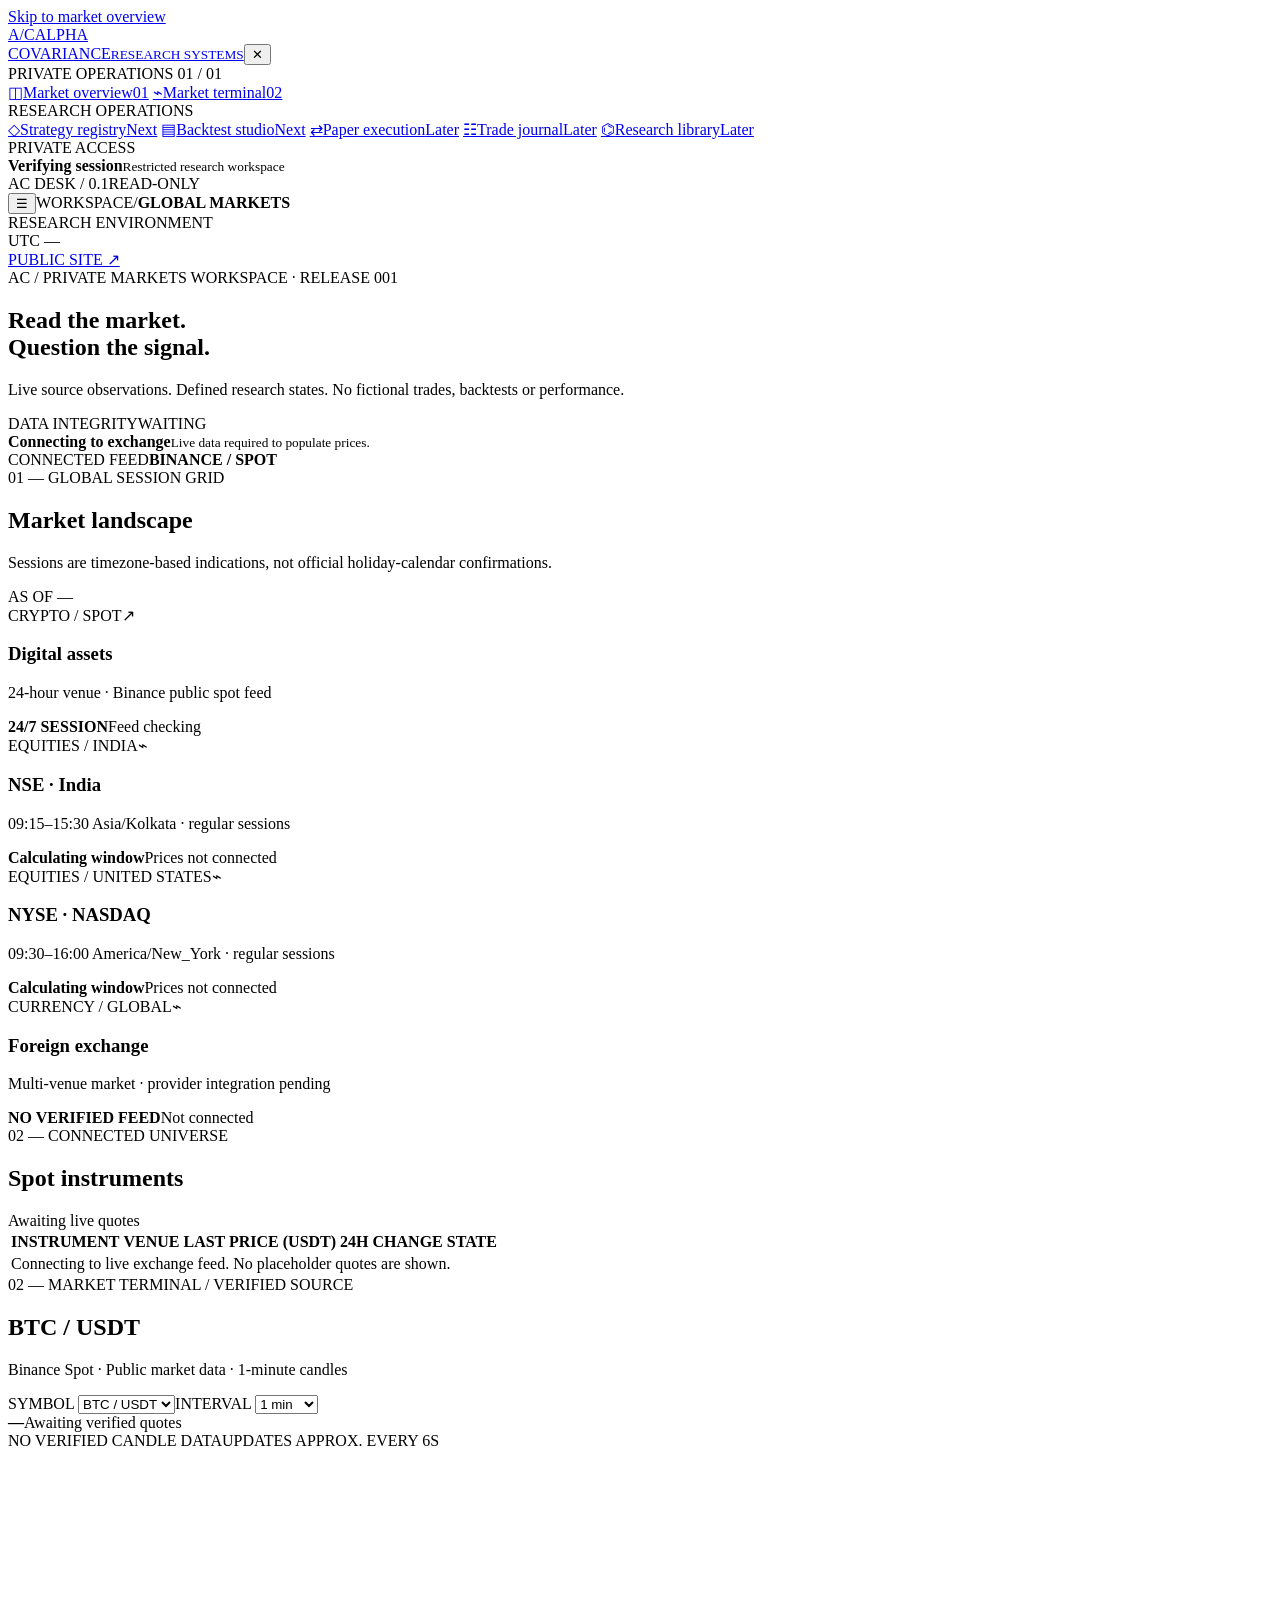
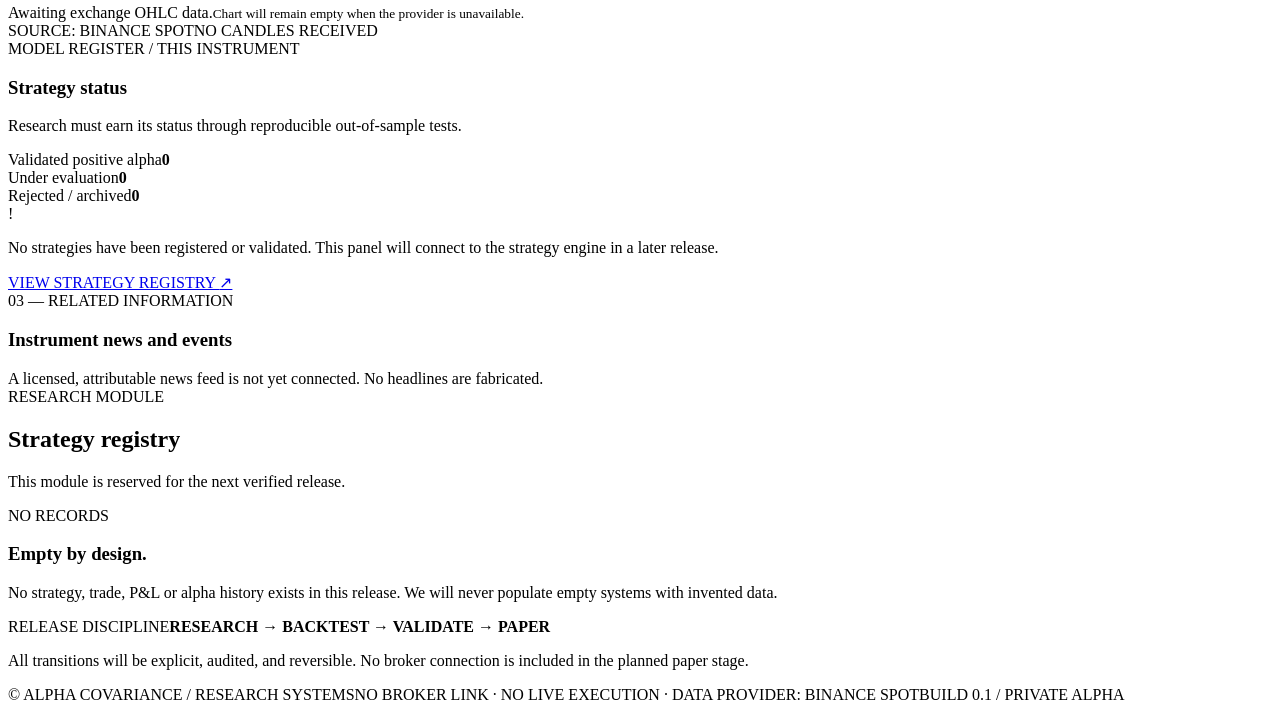
==== desk/index.html @ a3cb7b4e "Add isolated private desk source" ====
<!doctype html>
<html lang="en">
<head>
<meta charset="utf-8"><meta name="viewport" content="width=device-width,initial-scale=1">
<meta name="robots" content="noindex,nofollow,noarchive">
<meta name="theme-color" content="#10191b">
<meta name="description" content="Private Alpha Covariance research workbench. Approved access only.">
<title>Research Desk / Alpha Covariance</title>
<link rel="icon" href="/assets/desk-icon.svg" type="image/svg+xml">
<link rel="stylesheet" href="/assets/desk.css">
<script src="/assets/desk.js" defer></script>
</head>
<body>
<a href="#main" class="skip">Skip to market overview</a>
<div class="shell">
  <aside class="rail" id="rail">
    <div class="rail-top"><a class="brand" href="https://alphacovariance.com/"><span class="brand-emblem">A<span class="brand-slash">/</span>C</span><span class="brand-words">ALPHA<br>COVARIANCE<small>RESEARCH SYSTEMS</small></span></a><button type="button" id="rail-close" class="rail-close" aria-label="Close navigation">✕</button></div>
    <div class="rail-caption">PRIVATE OPERATIONS <span>01 / 01</span></div>
    <nav aria-label="Research desk" class="desk-nav">
      <a data-route="overview" class="nav-choice selected" href="#overview"><span class="nav-symbol">◫</span><span>Market overview</span><span class="nav-key">01</span></a>
      <a data-route="terminal" class="nav-choice" href="#terminal"><span class="nav-symbol">⌁</span><span>Market terminal</span><span class="nav-key">02</span></a>
      <div class="nav-divider">RESEARCH OPERATIONS</div>
      <a data-route="strategies" class="nav-choice" href="#strategies"><span class="nav-symbol">◇</span><span>Strategy registry</span><span class="nav-future">Next</span></a>
      <a data-route="backtests" class="nav-choice" href="#backtests"><span class="nav-symbol">▤</span><span>Backtest studio</span><span class="nav-future">Next</span></a>
      <a data-route="execution" class="nav-choice" href="#execution"><span class="nav-symbol">⇄</span><span>Paper execution</span><span class="nav-future">Later</span></a>
      <a data-route="history" class="nav-choice" href="#history"><span class="nav-symbol">☷</span><span>Trade journal</span><span class="nav-future">Later</span></a>
      <a data-route="research" class="nav-choice" href="#research"><span class="nav-symbol">⌬</span><span>Research library</span><span class="nav-future">Later</span></a>
    </nav>
    <div class="rail-bottom"><div class="rail-annotation">PRIVATE ACCESS</div><div class="identity"><span class="identity-dot"></span><div><strong id="user-email">Verifying session</strong><small>Restricted research workspace</small></div></div><div class="rail-foot"><span>AC DESK / 0.1</span><span>READ-ONLY</span></div></div>
  </aside>
  <div class="workarea" id="main">
    <header class="topbar">
      <div class="topbar-left"><button id="menu-open" class="menu-open" aria-label="Open navigation">☰</button><span class="breadcrumb">WORKSPACE</span><span class="crumb-sep">/</span><strong id="page-label">GLOBAL MARKETS</strong></div>
      <div class="topbar-right"><div class="header-signal"><span class="signal-bullet"></span><span>RESEARCH ENVIRONMENT</span></div><div class="clock" id="utc-clock">UTC —</div><a href="https://alphacovariance.com/" class="leave-link" title="Public site">PUBLIC SITE ↗</a></div>
    </header>
    <main>
      <section class="intro-grid" id="intro-grid">
        <div class="intro-copy"><span class="overline">AC / PRIVATE MARKETS WORKSPACE · RELEASE 001</span><h1>Read the market.<br><span>Question the signal.</span></h1><p>Live source observations. Defined research states. No fictional trades, backtests or performance.</p></div>
        <div class="pulse-card"><div class="pulse-header"><span>DATA INTEGRITY</span><span id="feed-pulse">WAITING</span></div><div class="pulse-body"><span class="pulse-ring"><span></span></span><div><strong id="feed-headline">Connecting to exchange</strong><small id="feed-description">Live data required to populate prices.</small></div></div><div class="pulse-footer"><span>CONNECTED FEED</span><strong>BINANCE / SPOT</strong></div></div>
      </section>
      <section id="overview-view" class="view-panel">
        <div class="section-title"><div><span class="section-count">01 — GLOBAL SESSION GRID</span><h2>Market landscape</h2><p>Sessions are timezone-based indications, not official holiday-calendar confirmations.</p></div><div class="section-right">AS OF <time id="session-clock">—</time></div></div>
        <div class="exchange-grid">
          <article class="exchange-card primary chosen" data-market="crypto" role="button" tabindex="0" aria-label="Show connected crypto instruments"><div class="card-top"><span class="tag tag-bright">CRYPTO / SPOT</span><span class="market-symbol">↗</span></div><h3>Digital assets</h3><p class="market-secondary">24-hour venue · Binance public spot feed</p><div class="market-state"><span class="small-state green"></span><strong>24/7 SESSION</strong><span id="crypto-live-state">Feed checking</span></div></article>
          <article class="exchange-card" data-market="india" role="button" tabindex="0" aria-label="Show India equities instruments"><div class="card-top"><span class="tag">EQUITIES / INDIA</span><span class="market-symbol">⌁</span></div><h3>NSE · India</h3><p class="market-secondary">09:15–15:30 Asia/Kolkata · regular sessions</p><div class="market-state"><span class="small-state"></span><strong id="nse-state">Calculating window</strong><span>Prices not connected</span></div></article>
          <article class="exchange-card" data-market="us" role="button" tabindex="0" aria-label="Show United States equities instruments"><div class="card-top"><span class="tag">EQUITIES / UNITED STATES</span><span class="market-symbol">⌁</span></div><h3>NYSE · NASDAQ</h3><p class="market-secondary">09:30–16:00 America/New_York · regular sessions</p><div class="market-state"><span class="small-state"></span><strong id="nyse-state">Calculating window</strong><span>Prices not connected</span></div></article>
          <article class="exchange-card" data-market="fx" role="button" tabindex="0" aria-label="Show foreign exchange instruments"><div class="card-top"><span class="tag">CURRENCY / GLOBAL</span><span class="market-symbol">⌁</span></div><h3>Foreign exchange</h3><p class="market-secondary">Multi-venue market · provider integration pending</p><div class="market-state"><span class="small-state"></span><strong>NO VERIFIED FEED</strong><span>Not connected</span></div></article>
        </div>
        <div class="section-title instruments-heading"><div><span class="section-count">02 — CONNECTED UNIVERSE</span><h2 id="instruments-title">Spot instruments</h2></div><div class="section-right"><span class="live-marker"></span><span id="market-updated">Awaiting live quotes</span></div></div>
        <div class="instrument-table-wrap"><table class="instrument-table"><thead><tr><th>INSTRUMENT</th><th>VENUE</th><th>LAST PRICE (USDT)</th><th>24H CHANGE</th><th>STATE</th><th aria-label="Open instrument"></th></tr></thead><tbody id="instrument-rows"><tr><td colspan="6" class="loading-row">Connecting to live exchange feed. No placeholder quotes are shown.</td></tr></tbody></table></div>
      </section>
      <section id="terminal-view" class="view-panel hidden">
        <div class="section-title terminal-heading"><div><span class="section-count">02 — MARKET TERMINAL / VERIFIED SOURCE</span><h2 id="terminal-title">BTC / USDT</h2><p id="terminal-subtitle">Binance Spot · Public market data · 1-minute candles</p></div><div class="terminal-controls"><label for="symbol-select">SYMBOL <select id="symbol-select"><option value="BTCUSDT">BTC / USDT</option><option value="ETHUSDT">ETH / USDT</option><option value="SOLUSDT">SOL / USDT</option><option value="BNBUSDT">BNB / USDT</option></select></label><label for="interval-select">INTERVAL <select id="interval-select"><option value="1m">1 min</option><option value="5m">5 min</option><option value="15m">15 min</option><option value="1h">1 hour</option></select></label></div></div>
        <div class="terminal-grid"><div class="chart-panel"><div class="chart-topline"><div class="price-stack"><strong id="chart-price">—</strong><span id="chart-change">Awaiting verified quotes</span></div><div class="chart-meta"><span id="chart-received">NO VERIFIED CANDLE DATA</span><span class="poll-label">UPDATES APPROX. EVERY 6S</span></div></div><div class="chart-frame"><canvas id="candlestick-chart" aria-label="Live candlestick chart rendered from verified exchange data"></canvas><div id="chart-empty" class="chart-empty">Awaiting exchange OHLC data.<small>Chart will remain empty when the provider is unavailable.</small></div></div><div class="chart-bottom"><span id="chart-data-source">SOURCE: BINANCE SPOT</span><span id="chart-last-candle">NO CANDLES RECEIVED</span></div></div>
          <aside class="strategy-panel"><div class="aside-kicker">MODEL REGISTER / THIS INSTRUMENT</div><h3>Strategy status</h3><p>Research must earn its status through reproducible out-of-sample tests.</p><div class="strategy-count"><span>Validated positive alpha</span><strong>0</strong></div><div class="strategy-count"><span>Under evaluation</span><strong>0</strong></div><div class="strategy-count"><span>Rejected / archived</span><strong>0</strong></div><div class="strategy-note"><span class="note-mark">!</span><p>No strategies have been registered or validated. This panel will connect to the strategy engine in a later release.</p></div><a href="#strategies" class="aside-link">VIEW STRATEGY REGISTRY <span>↗</span></a></aside></div>
        <div class="news-panel"><div><span class="section-count">03 — RELATED INFORMATION</span><h3>Instrument news and events</h3></div><div class="news-empty">A licensed, attributable news feed is not yet connected. No headlines are fabricated.</div></div>
      </section>
      <section id="future-view" class="view-panel hidden"><div class="future-head"><span class="section-count" id="future-index">RESEARCH MODULE</span><h2 id="future-title">Strategy registry</h2><p id="future-desc">This module is reserved for the next verified release.</p></div><div class="future-grid"><div class="future-main"><span class="future-watermark">NO RECORDS</span><h3>Empty by design.</h3><p id="future-explain">No strategy, trade, P&amp;L or alpha history exists in this release. We will never populate empty systems with invented data.</p></div><div class="future-aside"><span class="aside-kicker">RELEASE DISCIPLINE</span><strong>RESEARCH → BACKTEST → VALIDATE → PAPER</strong><p>All transitions will be explicit, audited, and reversible. No broker connection is included in the planned paper stage.</p></div></div></section>
    </main>
    <footer class="desk-footer"><span>© ALPHA COVARIANCE / RESEARCH SYSTEMS</span><span>NO BROKER LINK · NO LIVE EXECUTION · DATA PROVIDER: BINANCE SPOT</span><span>BUILD 0.1 / PRIVATE ALPHA</span></footer>
  </div>
</div>
</body>
</html>
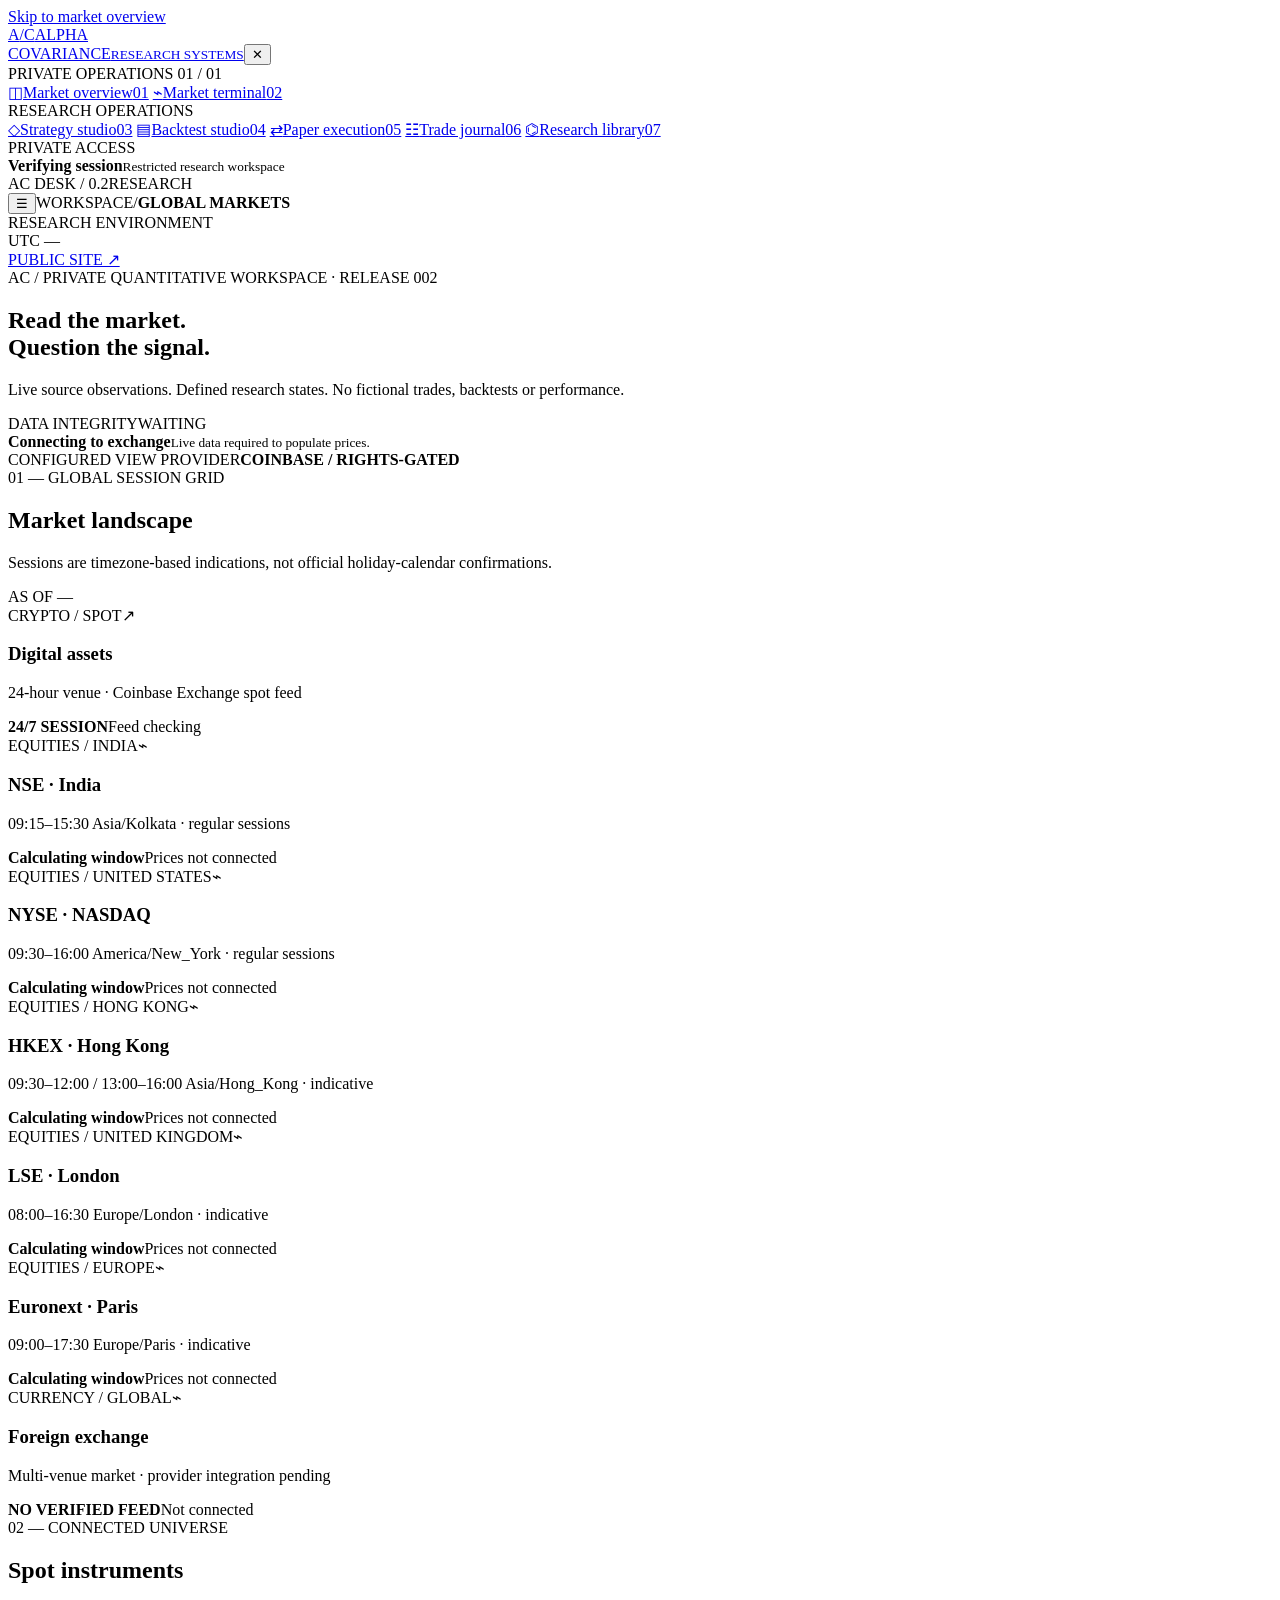
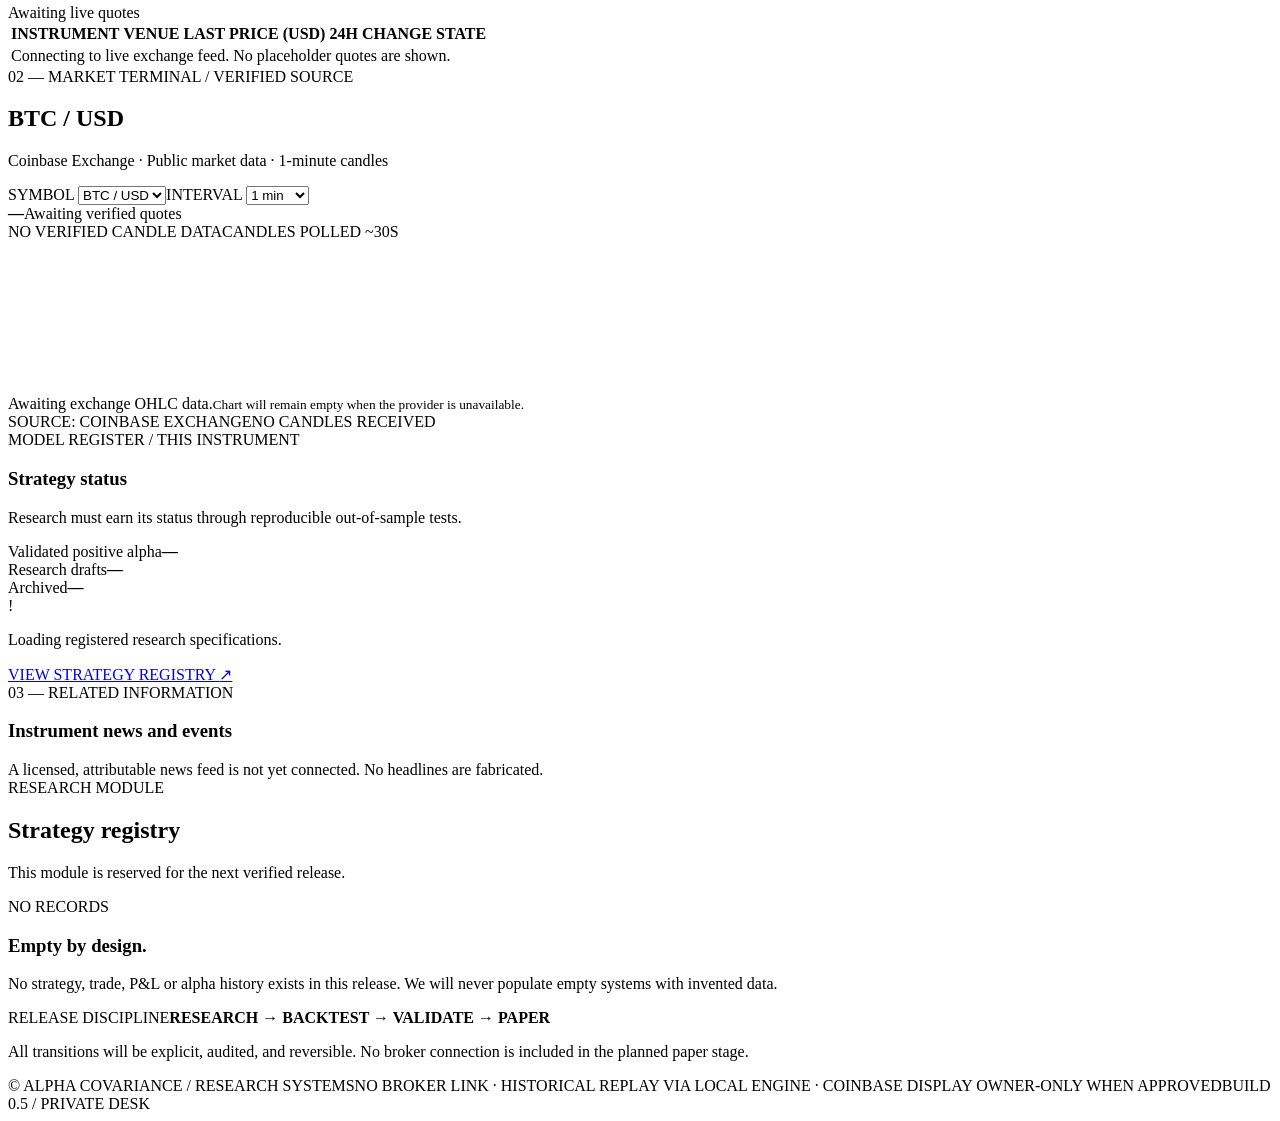
==== commit 5bea221e: "Release R0.5 integrated research platform" ====
--- a/desk/index.html
+++ b/desk/index.html
@@ -20,13 +20,13 @@
       <a data-route="overview" class="nav-choice selected" href="#overview"><span class="nav-symbol">◫</span><span>Market overview</span><span class="nav-key">01</span></a>
       <a data-route="terminal" class="nav-choice" href="#terminal"><span class="nav-symbol">⌁</span><span>Market terminal</span><span class="nav-key">02</span></a>
       <div class="nav-divider">RESEARCH OPERATIONS</div>
-      <a data-route="strategies" class="nav-choice" href="#strategies"><span class="nav-symbol">◇</span><span>Strategy registry</span><span class="nav-future">Next</span></a>
-      <a data-route="backtests" class="nav-choice" href="#backtests"><span class="nav-symbol">▤</span><span>Backtest studio</span><span class="nav-future">Next</span></a>
-      <a data-route="execution" class="nav-choice" href="#execution"><span class="nav-symbol">⇄</span><span>Paper execution</span><span class="nav-future">Later</span></a>
-      <a data-route="history" class="nav-choice" href="#history"><span class="nav-symbol">☷</span><span>Trade journal</span><span class="nav-future">Later</span></a>
-      <a data-route="research" class="nav-choice" href="#research"><span class="nav-symbol">⌬</span><span>Research library</span><span class="nav-future">Later</span></a>
+      <a class="nav-choice" href="/studio.html"><span class="nav-symbol">◇</span><span>Strategy studio</span><span class="nav-key">03</span></a>
+      <a class="nav-choice" href="/laboratory.html#backtests"><span class="nav-symbol">▤</span><span>Backtest studio</span><span class="nav-key">04</span></a>
+      <a class="nav-choice" href="/laboratory.html#paper"><span class="nav-symbol">⇄</span><span>Paper execution</span><span class="nav-key">05</span></a>
+      <a class="nav-choice" href="/laboratory.html#journal"><span class="nav-symbol">☷</span><span>Trade journal</span><span class="nav-key">06</span></a>
+      <a class="nav-choice" href="/laboratory.html#analytics"><span class="nav-symbol">⌬</span><span>Research library</span><span class="nav-key">07</span></a>
     </nav>
-    <div class="rail-bottom"><div class="rail-annotation">PRIVATE ACCESS</div><div class="identity"><span class="identity-dot"></span><div><strong id="user-email">Verifying session</strong><small>Restricted research workspace</small></div></div><div class="rail-foot"><span>AC DESK / 0.1</span><span>READ-ONLY</span></div></div>
+    <div class="rail-bottom"><div class="rail-annotation">PRIVATE ACCESS</div><div class="identity"><span class="identity-dot"></span><div><strong id="user-email">Verifying session</strong><small>Restricted research workspace</small></div></div><div class="rail-foot"><span>AC DESK / 0.2</span><span>RESEARCH</span></div></div>
   </aside>
   <div class="workarea" id="main">
     <header class="topbar">
@@ -35,29 +35,32 @@
     </header>
     <main>
       <section class="intro-grid" id="intro-grid">
-        <div class="intro-copy"><span class="overline">AC / PRIVATE MARKETS WORKSPACE · RELEASE 001</span><h1>Read the market.<br><span>Question the signal.</span></h1><p>Live source observations. Defined research states. No fictional trades, backtests or performance.</p></div>
-        <div class="pulse-card"><div class="pulse-header"><span>DATA INTEGRITY</span><span id="feed-pulse">WAITING</span></div><div class="pulse-body"><span class="pulse-ring"><span></span></span><div><strong id="feed-headline">Connecting to exchange</strong><small id="feed-description">Live data required to populate prices.</small></div></div><div class="pulse-footer"><span>CONNECTED FEED</span><strong>BINANCE / SPOT</strong></div></div>
+        <div class="intro-copy"><span class="overline">AC / PRIVATE QUANTITATIVE WORKSPACE · RELEASE 002</span><h1>Read the market.<br><span>Question the signal.</span></h1><p>Live source observations. Defined research states. No fictional trades, backtests or performance.</p></div>
+        <div class="pulse-card"><div class="pulse-header"><span>DATA INTEGRITY</span><span id="feed-pulse">WAITING</span></div><div class="pulse-body"><span class="pulse-ring"><span></span></span><div><strong id="feed-headline">Connecting to exchange</strong><small id="feed-description">Live data required to populate prices.</small></div></div><div class="pulse-footer"><span>CONFIGURED VIEW PROVIDER</span><strong>COINBASE / RIGHTS-GATED</strong></div></div>
       </section>
       <section id="overview-view" class="view-panel">
         <div class="section-title"><div><span class="section-count">01 — GLOBAL SESSION GRID</span><h2>Market landscape</h2><p>Sessions are timezone-based indications, not official holiday-calendar confirmations.</p></div><div class="section-right">AS OF <time id="session-clock">—</time></div></div>
         <div class="exchange-grid">
-          <article class="exchange-card primary chosen" data-market="crypto" role="button" tabindex="0" aria-label="Show connected crypto instruments"><div class="card-top"><span class="tag tag-bright">CRYPTO / SPOT</span><span class="market-symbol">↗</span></div><h3>Digital assets</h3><p class="market-secondary">24-hour venue · Binance public spot feed</p><div class="market-state"><span class="small-state green"></span><strong>24/7 SESSION</strong><span id="crypto-live-state">Feed checking</span></div></article>
+          <article class="exchange-card primary chosen" data-market="crypto" role="button" tabindex="0" aria-label="Show connected crypto instruments"><div class="card-top"><span class="tag tag-bright">CRYPTO / SPOT</span><span class="market-symbol">↗</span></div><h3>Digital assets</h3><p class="market-secondary">24-hour venue · Coinbase Exchange spot feed</p><div class="market-state"><span class="small-state green"></span><strong>24/7 SESSION</strong><span id="crypto-live-state">Feed checking</span></div></article>
           <article class="exchange-card" data-market="india" role="button" tabindex="0" aria-label="Show India equities instruments"><div class="card-top"><span class="tag">EQUITIES / INDIA</span><span class="market-symbol">⌁</span></div><h3>NSE · India</h3><p class="market-secondary">09:15–15:30 Asia/Kolkata · regular sessions</p><div class="market-state"><span class="small-state"></span><strong id="nse-state">Calculating window</strong><span>Prices not connected</span></div></article>
           <article class="exchange-card" data-market="us" role="button" tabindex="0" aria-label="Show United States equities instruments"><div class="card-top"><span class="tag">EQUITIES / UNITED STATES</span><span class="market-symbol">⌁</span></div><h3>NYSE · NASDAQ</h3><p class="market-secondary">09:30–16:00 America/New_York · regular sessions</p><div class="market-state"><span class="small-state"></span><strong id="nyse-state">Calculating window</strong><span>Prices not connected</span></div></article>
+          <article class="exchange-card" data-market="hongkong" role="button" tabindex="0" aria-label="Show Hong Kong equities market"><div class="card-top"><span class="tag">EQUITIES / HONG KONG</span><span class="market-symbol">⌁</span></div><h3>HKEX · Hong Kong</h3><p class="market-secondary">09:30–12:00 / 13:00–16:00 Asia/Hong_Kong · indicative</p><div class="market-state"><span class="small-state"></span><strong id="hkex-state">Calculating window</strong><span>Prices not connected</span></div></article>
+          <article class="exchange-card" data-market="london" role="button" tabindex="0" aria-label="Show London market"><div class="card-top"><span class="tag">EQUITIES / UNITED KINGDOM</span><span class="market-symbol">⌁</span></div><h3>LSE · London</h3><p class="market-secondary">08:00–16:30 Europe/London · indicative</p><div class="market-state"><span class="small-state"></span><strong id="lse-state">Calculating window</strong><span>Prices not connected</span></div></article>
+          <article class="exchange-card" data-market="europe" role="button" tabindex="0" aria-label="Show Euronext markets"><div class="card-top"><span class="tag">EQUITIES / EUROPE</span><span class="market-symbol">⌁</span></div><h3>Euronext · Paris</h3><p class="market-secondary">09:00–17:30 Europe/Paris · indicative</p><div class="market-state"><span class="small-state"></span><strong id="euronext-state">Calculating window</strong><span>Prices not connected</span></div></article>
           <article class="exchange-card" data-market="fx" role="button" tabindex="0" aria-label="Show foreign exchange instruments"><div class="card-top"><span class="tag">CURRENCY / GLOBAL</span><span class="market-symbol">⌁</span></div><h3>Foreign exchange</h3><p class="market-secondary">Multi-venue market · provider integration pending</p><div class="market-state"><span class="small-state"></span><strong>NO VERIFIED FEED</strong><span>Not connected</span></div></article>
         </div>
         <div class="section-title instruments-heading"><div><span class="section-count">02 — CONNECTED UNIVERSE</span><h2 id="instruments-title">Spot instruments</h2></div><div class="section-right"><span class="live-marker"></span><span id="market-updated">Awaiting live quotes</span></div></div>
-        <div class="instrument-table-wrap"><table class="instrument-table"><thead><tr><th>INSTRUMENT</th><th>VENUE</th><th>LAST PRICE (USDT)</th><th>24H CHANGE</th><th>STATE</th><th aria-label="Open instrument"></th></tr></thead><tbody id="instrument-rows"><tr><td colspan="6" class="loading-row">Connecting to live exchange feed. No placeholder quotes are shown.</td></tr></tbody></table></div>
+        <div class="instrument-table-wrap"><table class="instrument-table"><thead><tr><th>INSTRUMENT</th><th>VENUE</th><th>LAST PRICE (USD)</th><th>24H CHANGE</th><th>STATE</th><th aria-label="Open instrument"></th></tr></thead><tbody id="instrument-rows"><tr><td colspan="6" class="loading-row">Connecting to live exchange feed. No placeholder quotes are shown.</td></tr></tbody></table></div>
       </section>
       <section id="terminal-view" class="view-panel hidden">
-        <div class="section-title terminal-heading"><div><span class="section-count">02 — MARKET TERMINAL / VERIFIED SOURCE</span><h2 id="terminal-title">BTC / USDT</h2><p id="terminal-subtitle">Binance Spot · Public market data · 1-minute candles</p></div><div class="terminal-controls"><label for="symbol-select">SYMBOL <select id="symbol-select"><option value="BTCUSDT">BTC / USDT</option><option value="ETHUSDT">ETH / USDT</option><option value="SOLUSDT">SOL / USDT</option><option value="BNBUSDT">BNB / USDT</option></select></label><label for="interval-select">INTERVAL <select id="interval-select"><option value="1m">1 min</option><option value="5m">5 min</option><option value="15m">15 min</option><option value="1h">1 hour</option></select></label></div></div>
-        <div class="terminal-grid"><div class="chart-panel"><div class="chart-topline"><div class="price-stack"><strong id="chart-price">—</strong><span id="chart-change">Awaiting verified quotes</span></div><div class="chart-meta"><span id="chart-received">NO VERIFIED CANDLE DATA</span><span class="poll-label">UPDATES APPROX. EVERY 6S</span></div></div><div class="chart-frame"><canvas id="candlestick-chart" aria-label="Live candlestick chart rendered from verified exchange data"></canvas><div id="chart-empty" class="chart-empty">Awaiting exchange OHLC data.<small>Chart will remain empty when the provider is unavailable.</small></div></div><div class="chart-bottom"><span id="chart-data-source">SOURCE: BINANCE SPOT</span><span id="chart-last-candle">NO CANDLES RECEIVED</span></div></div>
-          <aside class="strategy-panel"><div class="aside-kicker">MODEL REGISTER / THIS INSTRUMENT</div><h3>Strategy status</h3><p>Research must earn its status through reproducible out-of-sample tests.</p><div class="strategy-count"><span>Validated positive alpha</span><strong>0</strong></div><div class="strategy-count"><span>Under evaluation</span><strong>0</strong></div><div class="strategy-count"><span>Rejected / archived</span><strong>0</strong></div><div class="strategy-note"><span class="note-mark">!</span><p>No strategies have been registered or validated. This panel will connect to the strategy engine in a later release.</p></div><a href="#strategies" class="aside-link">VIEW STRATEGY REGISTRY <span>↗</span></a></aside></div>
+        <div class="section-title terminal-heading"><div><span class="section-count">02 — MARKET TERMINAL / VERIFIED SOURCE</span><h2 id="terminal-title">BTC / USD</h2><p id="terminal-subtitle">Coinbase Exchange · Public market data · 1-minute candles</p></div><div class="terminal-controls"><label for="symbol-select">SYMBOL <select id="symbol-select"><option value="BTC-USD">BTC / USD</option><option value="ETH-USD">ETH / USD</option><option value="SOL-USD">SOL / USD</option></select></label><label for="interval-select">INTERVAL <select id="interval-select"><option value="1m">1 min</option><option value="5m">5 min</option><option value="15m">15 min</option><option value="1h">1 hour</option></select></label></div></div>
+        <div class="terminal-grid"><div class="chart-panel"><div class="chart-topline"><div class="price-stack"><strong id="chart-price">—</strong><span id="chart-change">Awaiting verified quotes</span></div><div class="chart-meta"><span id="chart-received">NO VERIFIED CANDLE DATA</span><span class="poll-label">CANDLES POLLED ~30S</span></div></div><div class="chart-frame"><canvas id="candlestick-chart" aria-label="Live candlestick chart rendered from verified exchange data"></canvas><div id="chart-empty" class="chart-empty">Awaiting exchange OHLC data.<small>Chart will remain empty when the provider is unavailable.</small></div></div><div class="chart-bottom"><span id="chart-data-source">SOURCE: COINBASE EXCHANGE</span><span id="chart-last-candle">NO CANDLES RECEIVED</span></div></div>
+          <aside class="strategy-panel"><div class="aside-kicker">MODEL REGISTER / THIS INSTRUMENT</div><h3>Strategy status</h3><p>Research must earn its status through reproducible out-of-sample tests.</p><div class="strategy-count"><span>Validated positive alpha</span><strong id="strat-validated">—</strong></div><div class="strategy-count"><span>Research drafts</span><strong id="strat-drafts">—</strong></div><div class="strategy-count"><span>Archived</span><strong id="strat-archived">—</strong></div><div class="strategy-note"><span class="note-mark">!</span><p><span id="strategy-summary-note">Loading registered research specifications.</span></p></div><a href="/studio.html" class="aside-link">VIEW STRATEGY REGISTRY <span>↗</span></a></aside></div>
         <div class="news-panel"><div><span class="section-count">03 — RELATED INFORMATION</span><h3>Instrument news and events</h3></div><div class="news-empty">A licensed, attributable news feed is not yet connected. No headlines are fabricated.</div></div>
       </section>
       <section id="future-view" class="view-panel hidden"><div class="future-head"><span class="section-count" id="future-index">RESEARCH MODULE</span><h2 id="future-title">Strategy registry</h2><p id="future-desc">This module is reserved for the next verified release.</p></div><div class="future-grid"><div class="future-main"><span class="future-watermark">NO RECORDS</span><h3>Empty by design.</h3><p id="future-explain">No strategy, trade, P&amp;L or alpha history exists in this release. We will never populate empty systems with invented data.</p></div><div class="future-aside"><span class="aside-kicker">RELEASE DISCIPLINE</span><strong>RESEARCH → BACKTEST → VALIDATE → PAPER</strong><p>All transitions will be explicit, audited, and reversible. No broker connection is included in the planned paper stage.</p></div></div></section>
     </main>
-    <footer class="desk-footer"><span>© ALPHA COVARIANCE / RESEARCH SYSTEMS</span><span>NO BROKER LINK · NO LIVE EXECUTION · DATA PROVIDER: BINANCE SPOT</span><span>BUILD 0.1 / PRIVATE ALPHA</span></footer>
+    <footer class="desk-footer"><span>© ALPHA COVARIANCE / RESEARCH SYSTEMS</span><span>NO BROKER LINK · HISTORICAL REPLAY VIA LOCAL ENGINE · COINBASE DISPLAY OWNER-ONLY WHEN APPROVED</span><span>BUILD 0.5 / PRIVATE DESK</span></footer>
   </div>
 </div>
 </body>
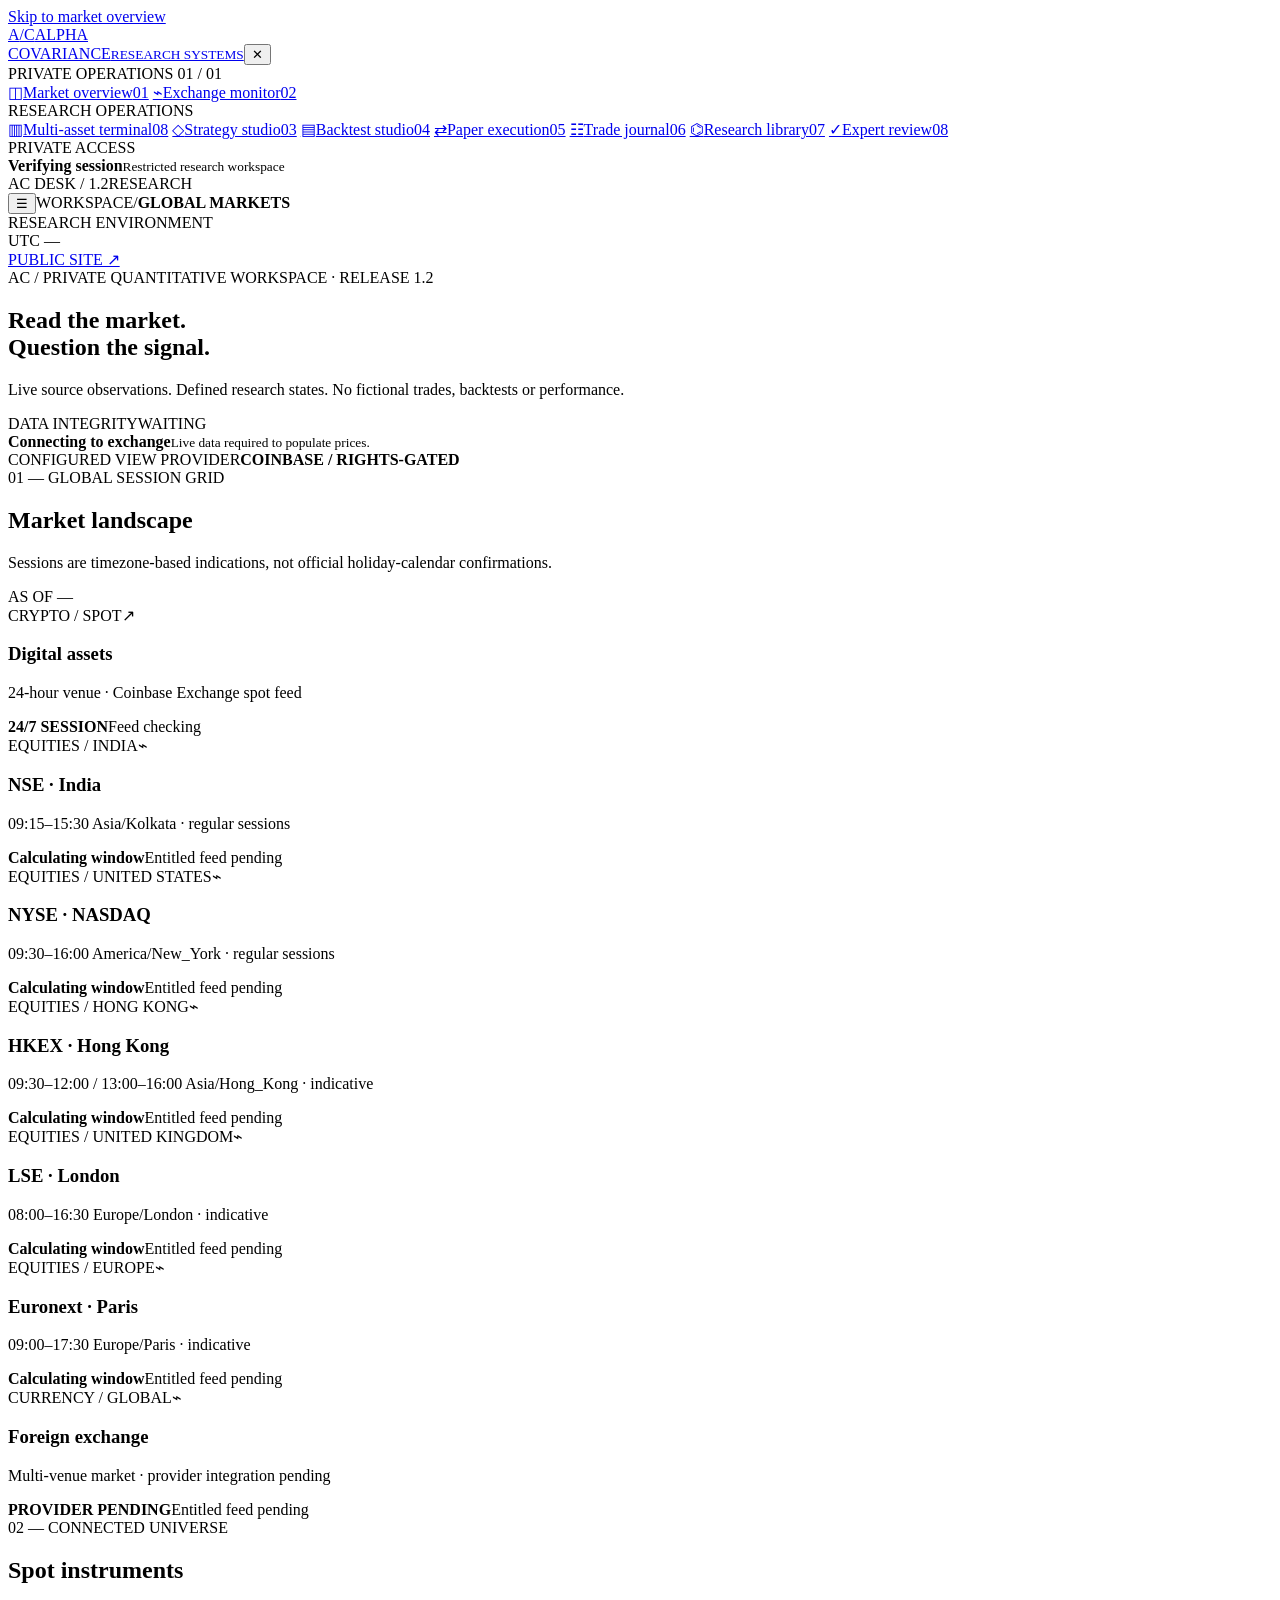
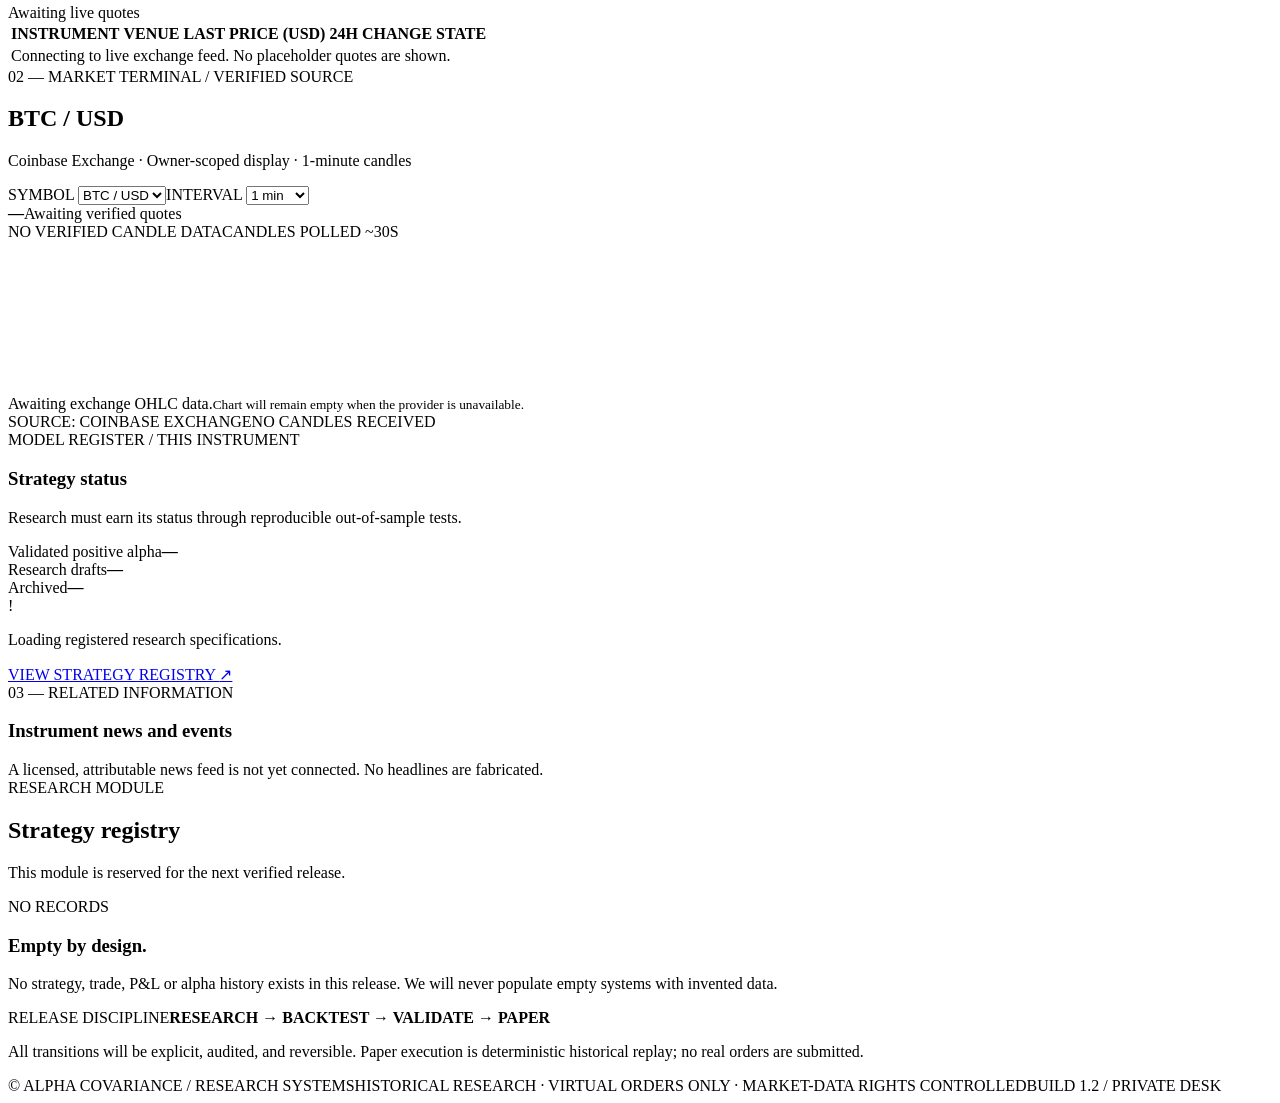
==== commit 3549afa0: "Release R1.2 market terminal and expert review" ====
--- a/desk/index.html
+++ b/desk/index.html
@@ -18,15 +18,17 @@
     <div class="rail-caption">PRIVATE OPERATIONS <span>01 / 01</span></div>
     <nav aria-label="Research desk" class="desk-nav">
       <a data-route="overview" class="nav-choice selected" href="#overview"><span class="nav-symbol">◫</span><span>Market overview</span><span class="nav-key">01</span></a>
-      <a data-route="terminal" class="nav-choice" href="#terminal"><span class="nav-symbol">⌁</span><span>Market terminal</span><span class="nav-key">02</span></a>
+      <a data-route="terminal" class="nav-choice" href="#terminal"><span class="nav-symbol">⌁</span><span>Exchange monitor</span><span class="nav-key">02</span></a>
       <div class="nav-divider">RESEARCH OPERATIONS</div>
+      <a class="nav-choice" href="/markets.html"><span class="nav-symbol">▥</span><span>Multi-asset terminal</span><span class="nav-key">08</span></a>
       <a class="nav-choice" href="/studio.html"><span class="nav-symbol">◇</span><span>Strategy studio</span><span class="nav-key">03</span></a>
       <a class="nav-choice" href="/laboratory.html#backtests"><span class="nav-symbol">▤</span><span>Backtest studio</span><span class="nav-key">04</span></a>
       <a class="nav-choice" href="/laboratory.html#paper"><span class="nav-symbol">⇄</span><span>Paper execution</span><span class="nav-key">05</span></a>
       <a class="nav-choice" href="/laboratory.html#journal"><span class="nav-symbol">☷</span><span>Trade journal</span><span class="nav-key">06</span></a>
       <a class="nav-choice" href="/laboratory.html#analytics"><span class="nav-symbol">⌬</span><span>Research library</span><span class="nav-key">07</span></a>
+      <a class="nav-choice" href="/review.html"><span class="nav-symbol">✓</span><span>Expert review</span><span class="nav-key">08</span></a>
     </nav>
-    <div class="rail-bottom"><div class="rail-annotation">PRIVATE ACCESS</div><div class="identity"><span class="identity-dot"></span><div><strong id="user-email">Verifying session</strong><small>Restricted research workspace</small></div></div><div class="rail-foot"><span>AC DESK / 0.2</span><span>RESEARCH</span></div></div>
+    <div class="rail-bottom"><div class="rail-annotation">PRIVATE ACCESS</div><div class="identity"><span class="identity-dot"></span><div><strong id="user-email">Verifying session</strong><small>Restricted research workspace</small></div></div><div class="rail-foot"><span>AC DESK / 1.2</span><span>RESEARCH</span></div></div>
   </aside>
   <div class="workarea" id="main">
     <header class="topbar">
@@ -35,32 +37,32 @@
     </header>
     <main>
       <section class="intro-grid" id="intro-grid">
-        <div class="intro-copy"><span class="overline">AC / PRIVATE QUANTITATIVE WORKSPACE · RELEASE 002</span><h1>Read the market.<br><span>Question the signal.</span></h1><p>Live source observations. Defined research states. No fictional trades, backtests or performance.</p></div>
+        <div class="intro-copy"><span class="overline">AC / PRIVATE QUANTITATIVE WORKSPACE · RELEASE 1.2</span><h1>Read the market.<br><span>Question the signal.</span></h1><p>Live source observations. Defined research states. No fictional trades, backtests or performance.</p></div>
         <div class="pulse-card"><div class="pulse-header"><span>DATA INTEGRITY</span><span id="feed-pulse">WAITING</span></div><div class="pulse-body"><span class="pulse-ring"><span></span></span><div><strong id="feed-headline">Connecting to exchange</strong><small id="feed-description">Live data required to populate prices.</small></div></div><div class="pulse-footer"><span>CONFIGURED VIEW PROVIDER</span><strong>COINBASE / RIGHTS-GATED</strong></div></div>
       </section>
       <section id="overview-view" class="view-panel">
         <div class="section-title"><div><span class="section-count">01 — GLOBAL SESSION GRID</span><h2>Market landscape</h2><p>Sessions are timezone-based indications, not official holiday-calendar confirmations.</p></div><div class="section-right">AS OF <time id="session-clock">—</time></div></div>
         <div class="exchange-grid">
           <article class="exchange-card primary chosen" data-market="crypto" role="button" tabindex="0" aria-label="Show connected crypto instruments"><div class="card-top"><span class="tag tag-bright">CRYPTO / SPOT</span><span class="market-symbol">↗</span></div><h3>Digital assets</h3><p class="market-secondary">24-hour venue · Coinbase Exchange spot feed</p><div class="market-state"><span class="small-state green"></span><strong>24/7 SESSION</strong><span id="crypto-live-state">Feed checking</span></div></article>
-          <article class="exchange-card" data-market="india" role="button" tabindex="0" aria-label="Show India equities instruments"><div class="card-top"><span class="tag">EQUITIES / INDIA</span><span class="market-symbol">⌁</span></div><h3>NSE · India</h3><p class="market-secondary">09:15–15:30 Asia/Kolkata · regular sessions</p><div class="market-state"><span class="small-state"></span><strong id="nse-state">Calculating window</strong><span>Prices not connected</span></div></article>
-          <article class="exchange-card" data-market="us" role="button" tabindex="0" aria-label="Show United States equities instruments"><div class="card-top"><span class="tag">EQUITIES / UNITED STATES</span><span class="market-symbol">⌁</span></div><h3>NYSE · NASDAQ</h3><p class="market-secondary">09:30–16:00 America/New_York · regular sessions</p><div class="market-state"><span class="small-state"></span><strong id="nyse-state">Calculating window</strong><span>Prices not connected</span></div></article>
-          <article class="exchange-card" data-market="hongkong" role="button" tabindex="0" aria-label="Show Hong Kong equities market"><div class="card-top"><span class="tag">EQUITIES / HONG KONG</span><span class="market-symbol">⌁</span></div><h3>HKEX · Hong Kong</h3><p class="market-secondary">09:30–12:00 / 13:00–16:00 Asia/Hong_Kong · indicative</p><div class="market-state"><span class="small-state"></span><strong id="hkex-state">Calculating window</strong><span>Prices not connected</span></div></article>
-          <article class="exchange-card" data-market="london" role="button" tabindex="0" aria-label="Show London market"><div class="card-top"><span class="tag">EQUITIES / UNITED KINGDOM</span><span class="market-symbol">⌁</span></div><h3>LSE · London</h3><p class="market-secondary">08:00–16:30 Europe/London · indicative</p><div class="market-state"><span class="small-state"></span><strong id="lse-state">Calculating window</strong><span>Prices not connected</span></div></article>
-          <article class="exchange-card" data-market="europe" role="button" tabindex="0" aria-label="Show Euronext markets"><div class="card-top"><span class="tag">EQUITIES / EUROPE</span><span class="market-symbol">⌁</span></div><h3>Euronext · Paris</h3><p class="market-secondary">09:00–17:30 Europe/Paris · indicative</p><div class="market-state"><span class="small-state"></span><strong id="euronext-state">Calculating window</strong><span>Prices not connected</span></div></article>
-          <article class="exchange-card" data-market="fx" role="button" tabindex="0" aria-label="Show foreign exchange instruments"><div class="card-top"><span class="tag">CURRENCY / GLOBAL</span><span class="market-symbol">⌁</span></div><h3>Foreign exchange</h3><p class="market-secondary">Multi-venue market · provider integration pending</p><div class="market-state"><span class="small-state"></span><strong>NO VERIFIED FEED</strong><span>Not connected</span></div></article>
+          <article class="exchange-card" data-market="india" role="button" tabindex="0" aria-label="Show India equities instruments"><div class="card-top"><span class="tag">EQUITIES / INDIA</span><span class="market-symbol">⌁</span></div><h3>NSE · India</h3><p class="market-secondary">09:15–15:30 Asia/Kolkata · regular sessions</p><div class="market-state"><span class="small-state"></span><strong id="nse-state">Calculating window</strong><span>Entitled feed pending</span></div></article>
+          <article class="exchange-card" data-market="us" role="button" tabindex="0" aria-label="Show United States equities instruments"><div class="card-top"><span class="tag">EQUITIES / UNITED STATES</span><span class="market-symbol">⌁</span></div><h3>NYSE · NASDAQ</h3><p class="market-secondary">09:30–16:00 America/New_York · regular sessions</p><div class="market-state"><span class="small-state"></span><strong id="nyse-state">Calculating window</strong><span>Entitled feed pending</span></div></article>
+          <article class="exchange-card" data-market="hongkong" role="button" tabindex="0" aria-label="Show Hong Kong equities market"><div class="card-top"><span class="tag">EQUITIES / HONG KONG</span><span class="market-symbol">⌁</span></div><h3>HKEX · Hong Kong</h3><p class="market-secondary">09:30–12:00 / 13:00–16:00 Asia/Hong_Kong · indicative</p><div class="market-state"><span class="small-state"></span><strong id="hkex-state">Calculating window</strong><span>Entitled feed pending</span></div></article>
+          <article class="exchange-card" data-market="london" role="button" tabindex="0" aria-label="Show London market"><div class="card-top"><span class="tag">EQUITIES / UNITED KINGDOM</span><span class="market-symbol">⌁</span></div><h3>LSE · London</h3><p class="market-secondary">08:00–16:30 Europe/London · indicative</p><div class="market-state"><span class="small-state"></span><strong id="lse-state">Calculating window</strong><span>Entitled feed pending</span></div></article>
+          <article class="exchange-card" data-market="europe" role="button" tabindex="0" aria-label="Show Euronext markets"><div class="card-top"><span class="tag">EQUITIES / EUROPE</span><span class="market-symbol">⌁</span></div><h3>Euronext · Paris</h3><p class="market-secondary">09:00–17:30 Europe/Paris · indicative</p><div class="market-state"><span class="small-state"></span><strong id="euronext-state">Calculating window</strong><span>Entitled feed pending</span></div></article>
+          <article class="exchange-card" data-market="fx" role="button" tabindex="0" aria-label="Show foreign exchange instruments"><div class="card-top"><span class="tag">CURRENCY / GLOBAL</span><span class="market-symbol">⌁</span></div><h3>Foreign exchange</h3><p class="market-secondary">Multi-venue market · provider integration pending</p><div class="market-state"><span class="small-state"></span><strong>PROVIDER PENDING</strong><span>Entitled feed pending</span></div></article>
         </div>
         <div class="section-title instruments-heading"><div><span class="section-count">02 — CONNECTED UNIVERSE</span><h2 id="instruments-title">Spot instruments</h2></div><div class="section-right"><span class="live-marker"></span><span id="market-updated">Awaiting live quotes</span></div></div>
         <div class="instrument-table-wrap"><table class="instrument-table"><thead><tr><th>INSTRUMENT</th><th>VENUE</th><th>LAST PRICE (USD)</th><th>24H CHANGE</th><th>STATE</th><th aria-label="Open instrument"></th></tr></thead><tbody id="instrument-rows"><tr><td colspan="6" class="loading-row">Connecting to live exchange feed. No placeholder quotes are shown.</td></tr></tbody></table></div>
       </section>
       <section id="terminal-view" class="view-panel hidden">
-        <div class="section-title terminal-heading"><div><span class="section-count">02 — MARKET TERMINAL / VERIFIED SOURCE</span><h2 id="terminal-title">BTC / USD</h2><p id="terminal-subtitle">Coinbase Exchange · Public market data · 1-minute candles</p></div><div class="terminal-controls"><label for="symbol-select">SYMBOL <select id="symbol-select"><option value="BTC-USD">BTC / USD</option><option value="ETH-USD">ETH / USD</option><option value="SOL-USD">SOL / USD</option></select></label><label for="interval-select">INTERVAL <select id="interval-select"><option value="1m">1 min</option><option value="5m">5 min</option><option value="15m">15 min</option><option value="1h">1 hour</option></select></label></div></div>
+        <div class="section-title terminal-heading"><div><span class="section-count">02 — MARKET TERMINAL / VERIFIED SOURCE</span><h2 id="terminal-title">BTC / USD</h2><p id="terminal-subtitle">Coinbase Exchange · Owner-scoped display · 1-minute candles</p></div><div class="terminal-controls"><label for="symbol-select">SYMBOL <select id="symbol-select"><option value="BTC-USD">BTC / USD</option><option value="ETH-USD">ETH / USD</option><option value="SOL-USD">SOL / USD</option></select></label><label for="interval-select">INTERVAL <select id="interval-select"><option value="1m">1 min</option><option value="5m">5 min</option><option value="15m">15 min</option><option value="1h">1 hour</option></select></label></div></div>
         <div class="terminal-grid"><div class="chart-panel"><div class="chart-topline"><div class="price-stack"><strong id="chart-price">—</strong><span id="chart-change">Awaiting verified quotes</span></div><div class="chart-meta"><span id="chart-received">NO VERIFIED CANDLE DATA</span><span class="poll-label">CANDLES POLLED ~30S</span></div></div><div class="chart-frame"><canvas id="candlestick-chart" aria-label="Live candlestick chart rendered from verified exchange data"></canvas><div id="chart-empty" class="chart-empty">Awaiting exchange OHLC data.<small>Chart will remain empty when the provider is unavailable.</small></div></div><div class="chart-bottom"><span id="chart-data-source">SOURCE: COINBASE EXCHANGE</span><span id="chart-last-candle">NO CANDLES RECEIVED</span></div></div>
           <aside class="strategy-panel"><div class="aside-kicker">MODEL REGISTER / THIS INSTRUMENT</div><h3>Strategy status</h3><p>Research must earn its status through reproducible out-of-sample tests.</p><div class="strategy-count"><span>Validated positive alpha</span><strong id="strat-validated">—</strong></div><div class="strategy-count"><span>Research drafts</span><strong id="strat-drafts">—</strong></div><div class="strategy-count"><span>Archived</span><strong id="strat-archived">—</strong></div><div class="strategy-note"><span class="note-mark">!</span><p><span id="strategy-summary-note">Loading registered research specifications.</span></p></div><a href="/studio.html" class="aside-link">VIEW STRATEGY REGISTRY <span>↗</span></a></aside></div>
         <div class="news-panel"><div><span class="section-count">03 — RELATED INFORMATION</span><h3>Instrument news and events</h3></div><div class="news-empty">A licensed, attributable news feed is not yet connected. No headlines are fabricated.</div></div>
       </section>
-      <section id="future-view" class="view-panel hidden"><div class="future-head"><span class="section-count" id="future-index">RESEARCH MODULE</span><h2 id="future-title">Strategy registry</h2><p id="future-desc">This module is reserved for the next verified release.</p></div><div class="future-grid"><div class="future-main"><span class="future-watermark">NO RECORDS</span><h3>Empty by design.</h3><p id="future-explain">No strategy, trade, P&amp;L or alpha history exists in this release. We will never populate empty systems with invented data.</p></div><div class="future-aside"><span class="aside-kicker">RELEASE DISCIPLINE</span><strong>RESEARCH → BACKTEST → VALIDATE → PAPER</strong><p>All transitions will be explicit, audited, and reversible. No broker connection is included in the planned paper stage.</p></div></div></section>
+      <section id="future-view" class="view-panel hidden"><div class="future-head"><span class="section-count" id="future-index">RESEARCH MODULE</span><h2 id="future-title">Strategy registry</h2><p id="future-desc">This module is reserved for the next verified release.</p></div><div class="future-grid"><div class="future-main"><span class="future-watermark">NO RECORDS</span><h3>Empty by design.</h3><p id="future-explain">No strategy, trade, P&amp;L or alpha history exists in this release. We will never populate empty systems with invented data.</p></div><div class="future-aside"><span class="aside-kicker">RELEASE DISCIPLINE</span><strong>RESEARCH → BACKTEST → VALIDATE → PAPER</strong><p>All transitions will be explicit, audited, and reversible. Paper execution is deterministic historical replay; no real orders are submitted.</p></div></div></section>
     </main>
-    <footer class="desk-footer"><span>© ALPHA COVARIANCE / RESEARCH SYSTEMS</span><span>NO BROKER LINK · HISTORICAL REPLAY VIA LOCAL ENGINE · COINBASE DISPLAY OWNER-ONLY WHEN APPROVED</span><span>BUILD 0.5 / PRIVATE DESK</span></footer>
+    <footer class="desk-footer"><span>© ALPHA COVARIANCE / RESEARCH SYSTEMS</span><span>HISTORICAL RESEARCH · VIRTUAL ORDERS ONLY · MARKET-DATA RIGHTS CONTROLLED</span><span>BUILD 1.2 / PRIVATE DESK</span></footer>
   </div>
 </div>
 </body>
